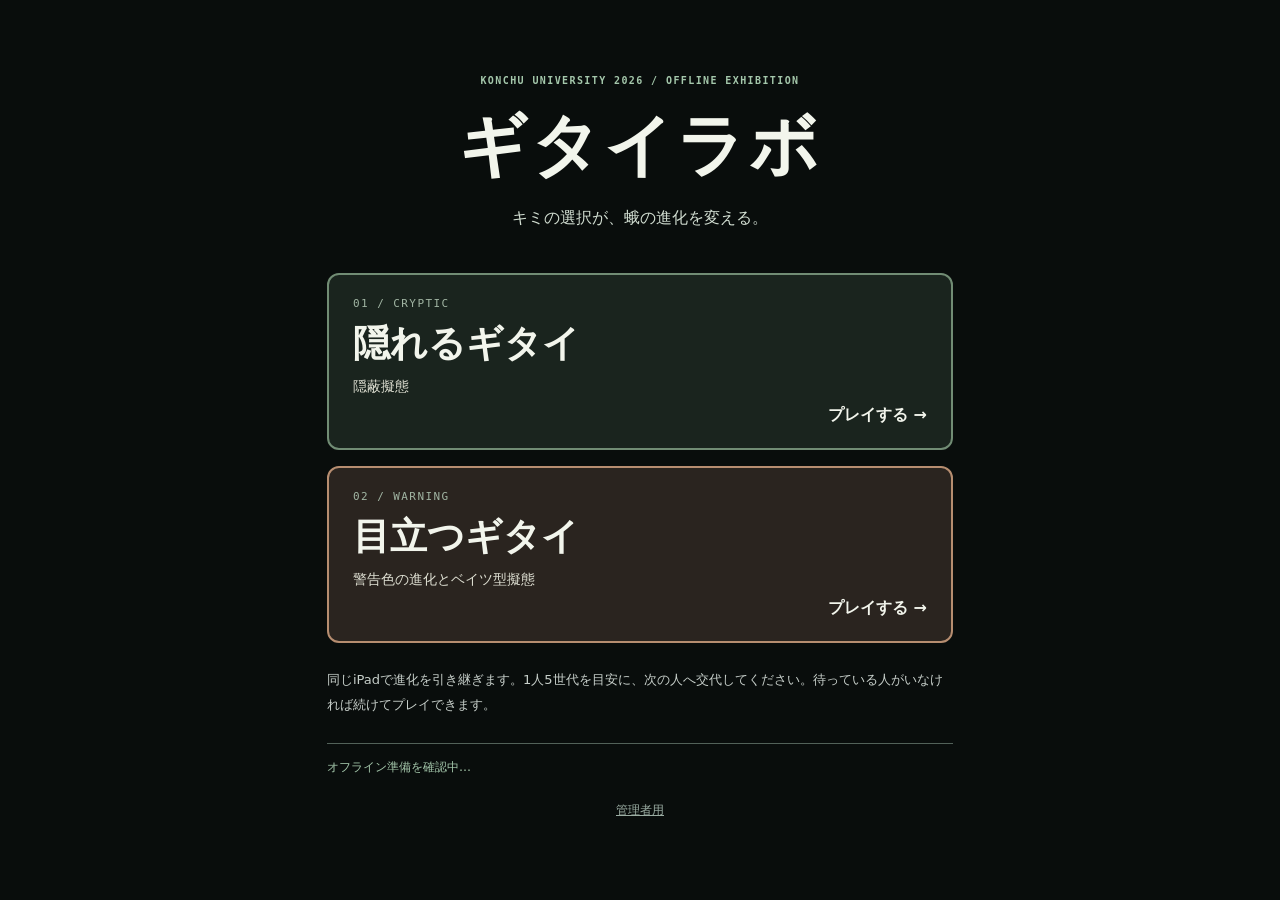
==== exhibit/index.html @ e9ecd7f6 "Expose PIN-gated backups on exhibition landing screen" ====
<!doctype html>
<html lang="ja"><head>
<meta charset="utf-8"><meta name="viewport" content="width=device-width,initial-scale=1,viewport-fit=cover">
<meta name="apple-mobile-web-app-capable" content="yes"><meta name="theme-color" content="#090d0c">
<link rel="manifest" href="manifest.webmanifest"><link rel="stylesheet" href="landing.css"><link rel="stylesheet" href="admin.css">
<title>ギタイラボ | 昆虫大学 2026</title></head><body>
<main>
<header><p class="eyebrow">KONCHU UNIVERSITY 2026 / OFFLINE EXHIBITION</p><h1>ギタイラボ</h1><p>キミの選択が、蛾の進化を変える。</p></header>
<div class="modes">
<a class="mode" href="game.html?model=continuous_v1&amp;env=kusagi_001&amp;run=konchu2026_cryptic&amp;play=1">
<span class="mode-index">01 / CRYPTIC</span><strong>隠れるギタイ</strong><span>隠蔽擬態</span><span class="arrow">プレイする →</span></a>
<a class="mode" href="game.html?model=continuous_v1&amp;env=kusagi_001&amp;experiment=warning_color&amp;run=warning_color_fog_v2&amp;fog=1&amp;play=1">
<span class="mode-index">02 / WARNING</span><strong>目立つギタイ</strong><span>警告色の進化とベイツ型擬態</span><span class="arrow">プレイする →</span></a>
</div>
<p class="instructions">同じiPadで進化を引き継ぎます。1人5世代を目安に、次の人へ交代してください。待っている人がいなければ続けてプレイできます。</p>
<section class="status" aria-live="polite"><p id="offlineStatus">オフライン準備を確認中…</p><p id="buildVersion"></p><p id="storageStatus"></p></section>
<button id="exhibitAdminOpen" type="button">管理者用</button>
<section id="exhibitAdminPanel" hidden aria-label="管理者専用設定">
<h2>展示管理</h2><p>バックアップはモードごとにJSONで保存します。復元時は同じモードを選択してください。</p>
<label for="exhibitBackupMode">対象モード</label>
<select id="exhibitBackupMode"><option value="cryptic">隠れるギタイ</option><option value="warning">目立つギタイ</option></select>
<button type="button" id="exhibitBackupExport">JSONバックアップを書き出す</button>
<button type="button" id="exhibitBackupRestore">JSONから復元する</button>
<input type="file" id="exhibitBackupFile" accept=".json,application/json">
<p id="exhibitAdminMessage" role="status" aria-live="polite"></p>
<button type="button" id="exhibitAdminClose">管理画面を閉じる・ロックする</button>
</section>
</main><script src="landing.js" defer></script><script src="admin.js" defer></script></body></html>
---- exhibit/landing.css ----
:root{color-scheme:dark;font-family:system-ui,-apple-system,"Hiragino Kaku Gothic ProN",sans-serif}*{box-sizing:border-box}body{margin:0;min-height:100svh;background:#090d0c;color:#f2f5ec}main{max-width:670px;min-height:100svh;margin:auto;padding:max(32px,env(safe-area-inset-top)) 22px max(30px,env(safe-area-inset-bottom));display:flex;flex-direction:column;justify-content:center}header{text-align:center;margin-bottom:28px}.eyebrow{letter-spacing:.14em;font:700 10px/1.6 monospace;color:#a4c7ab}h1{font-size:clamp(40px,9vw,68px);letter-spacing:.04em;margin:12px 0 8px}header>p:last-child{color:#d1ddd1}.modes{display:grid;gap:16px}.mode{display:grid;gap:9px;padding:22px 24px;border:2px solid #718c74;border-radius:12px;text-decoration:none;color:inherit;background:#1a241e;min-height:160px;touch-action:manipulation}.mode:nth-child(2){border-color:#b68d70;background:#2a241f}.mode:focus-visible{outline:3px solid white;outline-offset:3px}.mode-index{font:11px monospace;letter-spacing:.13em;color:#a1b5a3}.mode strong{font-size:clamp(26px,6vw,37px)}.mode>span:nth-of-type(2){font-size:14px;color:#dedfd2}.arrow{text-align:right;font-weight:700}.instructions{font-size:13px;line-height:1.9;color:#c7cfca;margin:25px 0}.status{border-top:1px solid #526159;padding-top:9px;color:#a4c7ab;font-size:12px;line-height:1.4}.status p{margin:6px 0}a:active{opacity:.82}
---- exhibit/admin.css ----
#exhibitAdminOpen{background:transparent;color:#9bada3;border:0;text-decoration:underline;font-size:12px;padding:8px;margin:12px auto;display:block}
#exhibitAdminPanel{background:#1a2a22;color:#f1fcf0;border:2px solid #7ca387;border-radius:12px;padding:20px;margin:12px 0;font:14px/1.7 system-ui}
#exhibitAdminPanel[hidden]{display:none!important}
#exhibitAdminPanel h2{font-size:19px;margin:0 0 12px}
#exhibitAdminPanel button,#exhibitAdminPanel select{font:inherit;padding:10px;border:1px solid #a4cbb0;border-radius:7px;margin:5px 0;background:#294d38;color:white}
#exhibitAdminPanel button{display:block;width:100%}
#exhibitAdminPanel select{width:100%}
#exhibitAdminMessage{font-size:13px;word-break:break-word;color:#e8dca7}
#exhibitBackupFile{display:none}
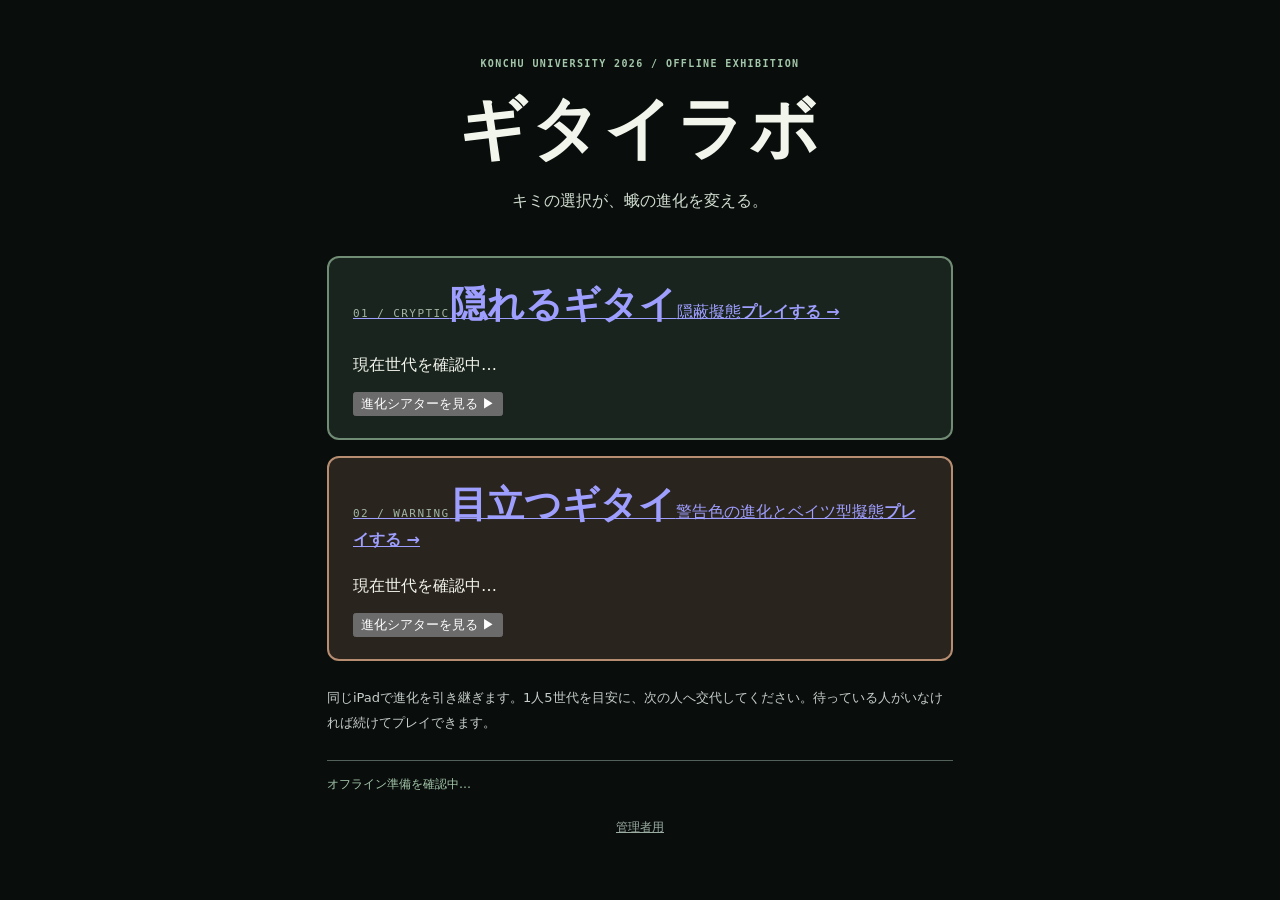
==== commit 96c61394: "Add current generation and read-only theater controls to each exhibition mode card" ====
--- a/exhibit/index.html
+++ b/exhibit/index.html
@@ -2,18 +2,44 @@
 <html lang="ja"><head>
 <meta charset="utf-8"><meta name="viewport" content="width=device-width,initial-scale=1,viewport-fit=cover">
 <meta name="apple-mobile-web-app-capable" content="yes"><meta name="theme-color" content="#090d0c">
-<link rel="manifest" href="manifest.webmanifest"><link rel="stylesheet" href="landing.css"><link rel="stylesheet" href="admin.css">
+<link rel="manifest" href="manifest.webmanifest"><link rel="stylesheet" href="landing.css"><link rel="stylesheet" href="theater.css"><link rel="stylesheet" href="admin.css">
 <title>ギタイラボ | 昆虫大学 2026</title></head><body>
 <main>
 <header><p class="eyebrow">KONCHU UNIVERSITY 2026 / OFFLINE EXHIBITION</p><h1>ギタイラボ</h1><p>キミの選択が、蛾の進化を変える。</p></header>
 <div class="modes">
-<a class="mode" href="game.html?model=continuous_v1&amp;env=kusagi_001&amp;run=konchu2026_cryptic&amp;play=1">
-<span class="mode-index">01 / CRYPTIC</span><strong>隠れるギタイ</strong><span>隠蔽擬態</span><span class="arrow">プレイする →</span></a>
-<a class="mode" href="game.html?model=continuous_v1&amp;env=kusagi_001&amp;experiment=warning_color&amp;run=warning_color_fog_v2&amp;fog=1&amp;play=1">
-<span class="mode-index">02 / WARNING</span><strong>目立つギタイ</strong><span>警告色の進化とベイツ型擬態</span><span class="arrow">プレイする →</span></a>
+<article class="mode" data-exhibit-mode="cryptic">
+<a class="mode-play" href="game.html?model=continuous_v1&amp;env=kusagi_001&amp;run=konchu2026_cryptic&amp;play=1">
+<span class="mode-index">01 / CRYPTIC</span><strong>隠れるギタイ</strong><span class="mode-subtitle">隠蔽擬態</span><span class="arrow">プレイする →</span></a>
+<div class="mode-theater-actions">
+<p class="mode-generation" id="exhibitGenerationCryptic" aria-live="polite">現在世代を確認中…</p>
+<button type="button" class="mode-theater-button" data-view-theater="cryptic" aria-haspopup="dialog">進化シアターを見る ▶</button>
+</div></article>
+<article class="mode" data-exhibit-mode="warning">
+<a class="mode-play" href="game.html?model=continuous_v1&amp;env=kusagi_001&amp;experiment=warning_color&amp;run=warning_color_fog_v2&amp;fog=1&amp;play=1&amp;tutorial=1">
+<span class="mode-index">02 / WARNING</span><strong>目立つギタイ</strong><span class="mode-subtitle">警告色の進化とベイツ型擬態</span><span class="arrow">プレイする →</span></a>
+<div class="mode-theater-actions">
+<p class="mode-generation" id="exhibitGenerationWarning" aria-live="polite">現在世代を確認中…</p>
+<button type="button" class="mode-theater-button" data-view-theater="warning" aria-haspopup="dialog">進化シアターを見る ▶</button>
+</div></article>
 </div>
 <p class="instructions">同じiPadで進化を引き継ぎます。1人5世代を目安に、次の人へ交代してください。待っている人がいなければ続けてプレイできます。</p>
 <section class="status" aria-live="polite"><p id="offlineStatus">オフライン準備を確認中…</p><p id="buildVersion"></p><p id="storageStatus"></p></section>
+<section id="exhibitTheaterDialog" class="exhibit-theater-overlay" role="dialog" aria-modal="true" aria-labelledby="exhibitTheaterTitle" hidden>
+<div class="exhibit-theater-panel">
+<header class="exhibit-theater-header">
+<div><span class="exhibit-theater-kicker">EVOLUTION THEATER / READ ONLY</span><h2 id="exhibitTheaterTitle">進化シアター</h2></div>
+<button id="exhibitTheaterClose" class="exhibit-theater-close" type="button" aria-label="進化シアターを閉じる">閉じる ×</button>
+</header>
+<p id="exhibitTheaterMeta" class="exhibit-theater-meta" aria-live="polite">世代を読み込み中…</p>
+<div class="exhibit-theater-stage"><img id="exhibitTheaterImage" alt="保存された世代の蛾60匹" hidden><p id="exhibitTheaterEmpty">保存された世代の画像を確認しています…</p></div>
+<div class="exhibit-theater-slider"><input id="exhibitTheaterSlider" type="range" min="0" max="0" value="0" step="1" aria-label="進化シアターの世代を選択"><span id="exhibitTheaterProgress">-- / --</span></div>
+<div class="exhibit-theater-controls">
+<button type="button" id="exhibitTheaterPrev">◀ 前へ</button>
+<button type="button" id="exhibitTheaterPlay">再生</button>
+<button type="button" id="exhibitTheaterNext">次へ ▶</button>
+</div>
+<p class="exhibit-theater-footnote">閲覧専用：進化データは変更されません。</p>
+</div></section>
 <button id="exhibitAdminOpen" type="button">管理者用</button>
 <section id="exhibitAdminPanel" hidden aria-label="管理者専用設定">
 <h2>展示管理</h2><p>バックアップはモードごとにJSONで保存します。復元時は同じモードを選択してください。</p>
@@ -22,7 +48,11 @@
 <button type="button" id="exhibitBackupExport">JSONバックアップを書き出す</button>
 <button type="button" id="exhibitBackupRestore">JSONから復元する</button>
 <input type="file" id="exhibitBackupFile" accept=".json,application/json">
+<hr>
+<button type="button" id="exhibitUpdateCheck">最新版を確認（インターネット接続時）</button>
+<p id="exhibitUpdateStatus" role="status" aria-live="polite"></p>
+<button type="button" id="exhibitUpdateApply" hidden>ダウンロード済みの更新を適用</button>
 <p id="exhibitAdminMessage" role="status" aria-live="polite"></p>
 <button type="button" id="exhibitAdminClose">管理画面を閉じる・ロックする</button>
 </section>
-</main><script src="landing.js" defer></script><script src="admin.js" defer></script></body></html>
+</main><script src="landing.js" defer></script><script src="theater.js" defer></script><script src="admin.js" defer></script></body></html>
--- a/exhibit/admin.css
+++ b/exhibit/admin.css
@@ -7,3 +7,5 @@
 #exhibitAdminPanel select{width:100%}
 #exhibitAdminMessage{font-size:13px;word-break:break-word;color:#e8dca7}
 #exhibitBackupFile{display:none}
+
+#exhibitAdminPanel [hidden]{display:none!important}
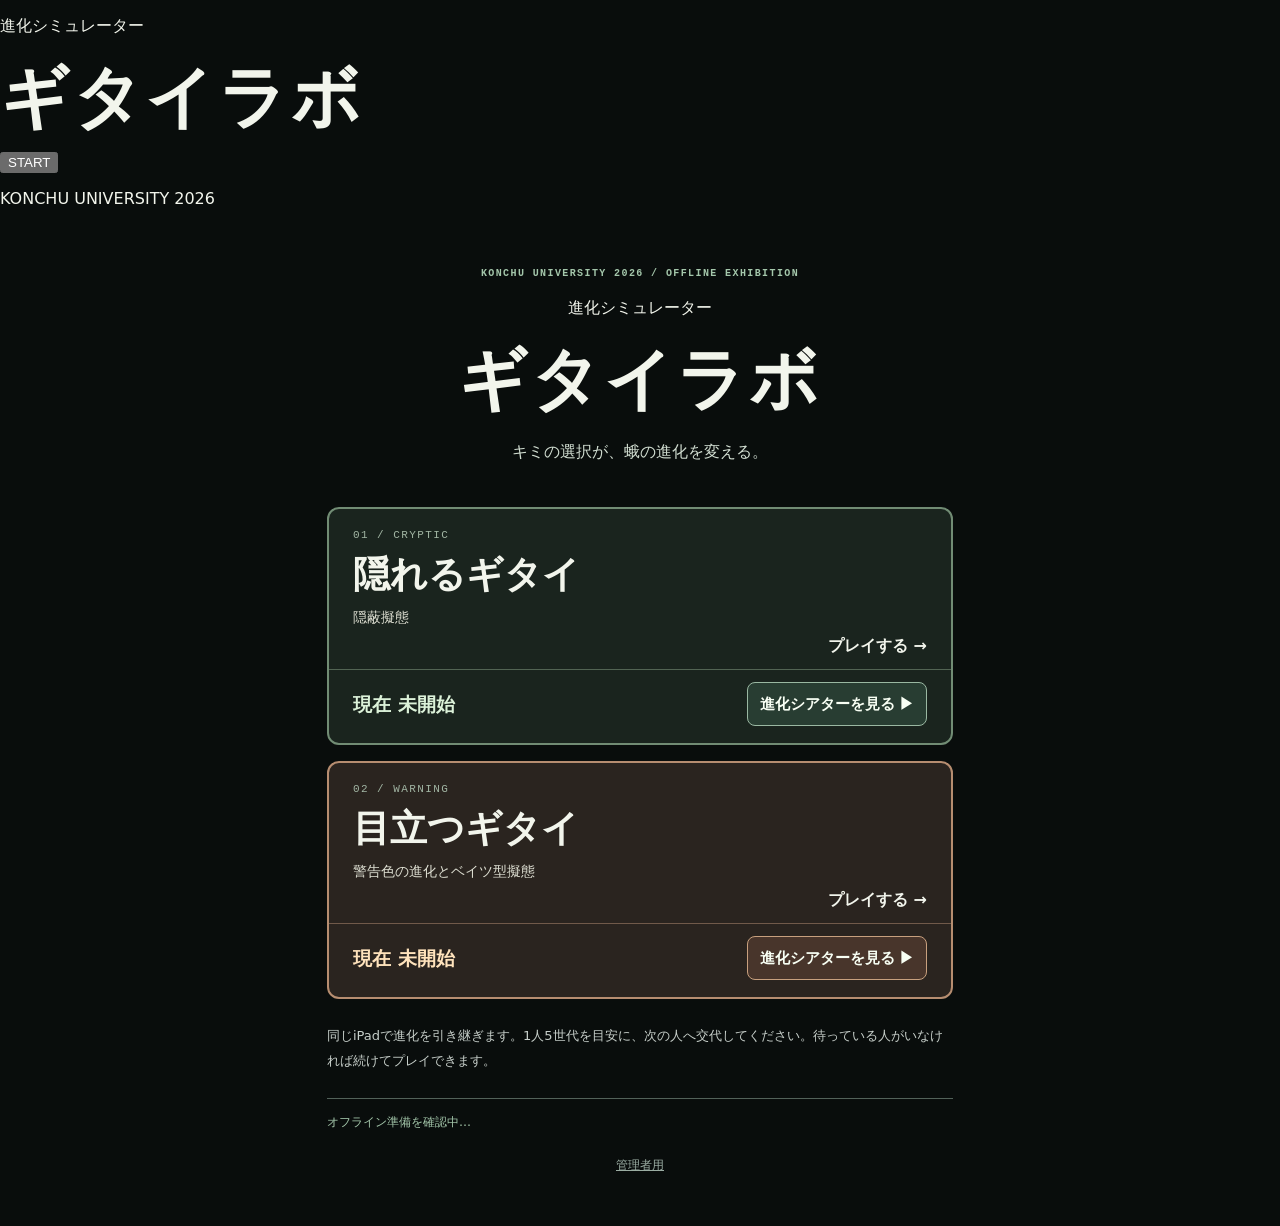
==== commit 492bfab9: "Add exhibition splash Start screen, matching main logo and handover theater UI" ====
--- a/exhibit/index.html
+++ b/exhibit/index.html
@@ -4,8 +4,13 @@
 <meta name="apple-mobile-web-app-capable" content="yes"><meta name="theme-color" content="#090d0c">
 <link rel="manifest" href="manifest.webmanifest"><link rel="stylesheet" href="landing.css"><link rel="stylesheet" href="theater.css"><link rel="stylesheet" href="admin.css">
 <title>ギタイラボ | 昆虫大学 2026</title></head><body>
-<main>
-<header><p class="eyebrow">KONCHU UNIVERSITY 2026 / OFFLINE EXHIBITION</p><h1>ギタイラボ</h1><p>キミの選択が、蛾の進化を変える。</p></header>
+<section id="exhibitSplash" class="exhibit-splash" aria-label="ギタイラボ トップページ">
+<div class="exhibit-splash-brand"><p class="exhibit-splash-eyebrow">進化シミュレーター</p><h1 class="exhibit-brand-logo">ギタイラボ</h1></div>
+<button id="exhibitSplashStart" class="exhibit-splash-start" type="button">START</button>
+<p class="exhibit-splash-caption">KONCHU UNIVERSITY 2026</p>
+</section>
+<main id="exhibitModeSelection">
+<header><p class="eyebrow">KONCHU UNIVERSITY 2026 / OFFLINE EXHIBITION</p><p class="exhibit-title-eyebrow">進化シミュレーター</p><h1 class="exhibit-brand-logo">ギタイラボ</h1><p>キミの選択が、蛾の進化を変える。</p></header>
 <div class="modes">
 <article class="mode" data-exhibit-mode="cryptic">
 <a class="mode-play" href="game.html?model=continuous_v1&amp;env=kusagi_001&amp;run=konchu2026_cryptic&amp;play=1">
@@ -31,7 +36,8 @@
 <button id="exhibitTheaterClose" class="exhibit-theater-close" type="button" aria-label="進化シアターを閉じる">閉じる ×</button>
 </header>
 <p id="exhibitTheaterMeta" class="exhibit-theater-meta" aria-live="polite">世代を読み込み中…</p>
-<div class="exhibit-theater-stage"><img id="exhibitTheaterImage" alt="保存された世代の蛾60匹" hidden><p id="exhibitTheaterEmpty">保存された世代の画像を確認しています…</p></div>
+<div class="exhibit-theater-stage"><img id="exhibitTheaterImage" alt="保存された世代の蛾60匹" hidden><img id="exhibitTheaterImageBuffer" alt="" aria-hidden="true" hidden><p id="exhibitTheaterEmpty">保存された世代の画像を確認しています…</p><span id="exhibitTheaterPlayed" class="exhibit-theater-played" hidden>あなたのプレイ</span></div>
+<div id="exhibitTheaterMarkers" class="exhibit-theater-markers" aria-label="世代の進行" hidden></div>
 <div class="exhibit-theater-slider"><input id="exhibitTheaterSlider" type="range" min="0" max="0" value="0" step="1" aria-label="進化シアターの世代を選択"><span id="exhibitTheaterProgress">-- / --</span></div>
 <div class="exhibit-theater-controls">
 <button type="button" id="exhibitTheaterPrev">◀ 前へ</button>
@@ -39,6 +45,7 @@
 <button type="button" id="exhibitTheaterNext">次へ ▶</button>
 </div>
 <p class="exhibit-theater-footnote">閲覧専用：進化データは変更されません。</p>
+<div id="exhibitHandoverFinished" class="exhibit-handover-finished" hidden><p>進化シアター終了！</p><p>次の人へ変わってください。<br>待っている人がいない場合は続行しても大丈夫です。</p><button id="exhibitHandoverFinishNext" type="button">次へ →</button></div>
 </div></section>
 <button id="exhibitAdminOpen" type="button">管理者用</button>
 <section id="exhibitAdminPanel" hidden aria-label="管理者専用設定">
--- a/exhibit/theater.css
+++ b/exhibit/theater.css
@@ -0,0 +1,36 @@
+
+/* Dedicated read-only theater on the exhibition landing page. */
+[hidden]{display:none!important}
+.mode{gap:0;padding:0;overflow:hidden}
+.mode-play{display:grid;gap:9px;padding:20px 24px 12px;text-decoration:none;color:inherit;touch-action:manipulation}
+.mode-play:focus-visible,.mode-theater-button:focus-visible{outline:3px solid #fff;outline-offset:-4px}
+.mode-play .mode-index{font:11px monospace;letter-spacing:.13em;color:#a1b5a3}
+.mode-play strong{font-size:clamp(26px,6vw,37px)}
+.mode-play .mode-subtitle{font-size:14px;color:#dedfd2}
+.mode-play .arrow{text-align:right;font-weight:700}
+.mode-theater-actions{display:flex;flex-wrap:wrap;justify-content:space-between;align-items:center;gap:9px;padding:12px 24px 17px;border-top:1px solid #526453}
+.mode:nth-child(2) .mode-theater-actions{border-top-color:#715a4a}
+.mode-generation{font-size:clamp(15px,3.4vw,19px);font-weight:750;margin:0;color:#dcf2d9;line-height:1.5}
+.mode:nth-child(2) .mode-generation{color:#ffe3bc}
+.mode-theater-button{min-height:44px;padding:8px 12px;border:1px solid #9ab8a2;border-radius:8px;background:#283d32;color:#f8fff4;font-size:clamp(12px,2.9vw,15px);font-weight:750;touch-action:manipulation;cursor:pointer}
+.mode:nth-child(2) .mode-theater-button{background:#48352b;border-color:#c8a07e}
+.mode-theater-button:disabled{opacity:.65}
+.exhibit-theater-overlay{position:fixed;inset:0;z-index:20000;display:flex;align-items:center;justify-content:center;padding:max(12px,env(safe-area-inset-top)) 12px max(12px,env(safe-area-inset-bottom));background:rgba(0,0,0,.94);touch-action:manipulation}
+.exhibit-theater-panel{display:flex;flex-direction:column;align-items:center;gap:9px;width:min(100%,520px);height:100%;min-height:0;padding:10px 12px 13px;border:1px solid #799282;border-radius:12px;background:#0e1512}
+.exhibit-theater-header{width:100%;flex:none;display:flex;align-items:center;justify-content:space-between;gap:8px;margin:0;text-align:left}
+.exhibit-theater-kicker{font:700 9px/1.4 ui-monospace,monospace;letter-spacing:.05em;color:#a2b9a8}
+.exhibit-theater-header h2{margin:2px 0 0;font-size:clamp(18px,5vw,24px)}
+.exhibit-theater-close{flex:none;min-height:44px;padding:8px 12px;background:#23332c;color:#fff;border:1px solid #90aa94;border-radius:8px;font-weight:750;font-size:14px}
+.exhibit-theater-meta{flex:none;min-height:21px;margin:0;text-align:center;font-weight:700;font-size:clamp(13px,3.5vw,17px);color:#cce4d1}
+.exhibit-theater-stage{flex:1 1 auto;min-width:0;min-height:0;width:100%;display:flex;align-items:center;justify-content:center;overflow:hidden}
+.exhibit-theater-stage img{display:block;max-width:100%;max-height:100%;width:auto;height:auto;object-fit:contain;border:1px solid #526457;border-radius:5px}
+.exhibit-theater-stage img[hidden]{display:none}
+#exhibitTheaterEmpty{margin:0;color:#cbd5ce;line-height:1.8;text-align:center;font-size:14px}
+.exhibit-theater-slider{flex:none;width:100%;display:flex;align-items:center;gap:12px}
+.exhibit-theater-slider input{flex:1;min-width:0;min-height:32px;accent-color:#b5dfc0;touch-action:pan-y}
+.exhibit-theater-slider span{flex:none;min-width:60px;text-align:right;color:#c7d2c8;font:700 13px ui-monospace,monospace}
+.exhibit-theater-controls{width:100%;flex:none;display:grid;grid-template-columns:1fr 1fr 1fr;gap:8px}
+.exhibit-theater-controls button{min-height:48px;padding:8px 4px;border:1px solid #71917b;border-radius:8px;background:#20352b;color:#f5f9f0;font-size:14px;font-weight:750;touch-action:manipulation}
+.exhibit-theater-controls button:disabled{opacity:.38}
+.exhibit-theater-footnote{flex:none;margin:0;font-size:11px;text-align:center;color:#9bbba5}
+@media(max-height:680px){.exhibit-theater-panel{gap:5px;padding:7px}.exhibit-theater-header h2{font-size:18px}.exhibit-theater-controls button{min-height:40px}.exhibit-theater-close{min-height:40px}.exhibit-theater-footnote{font-size:10px}}
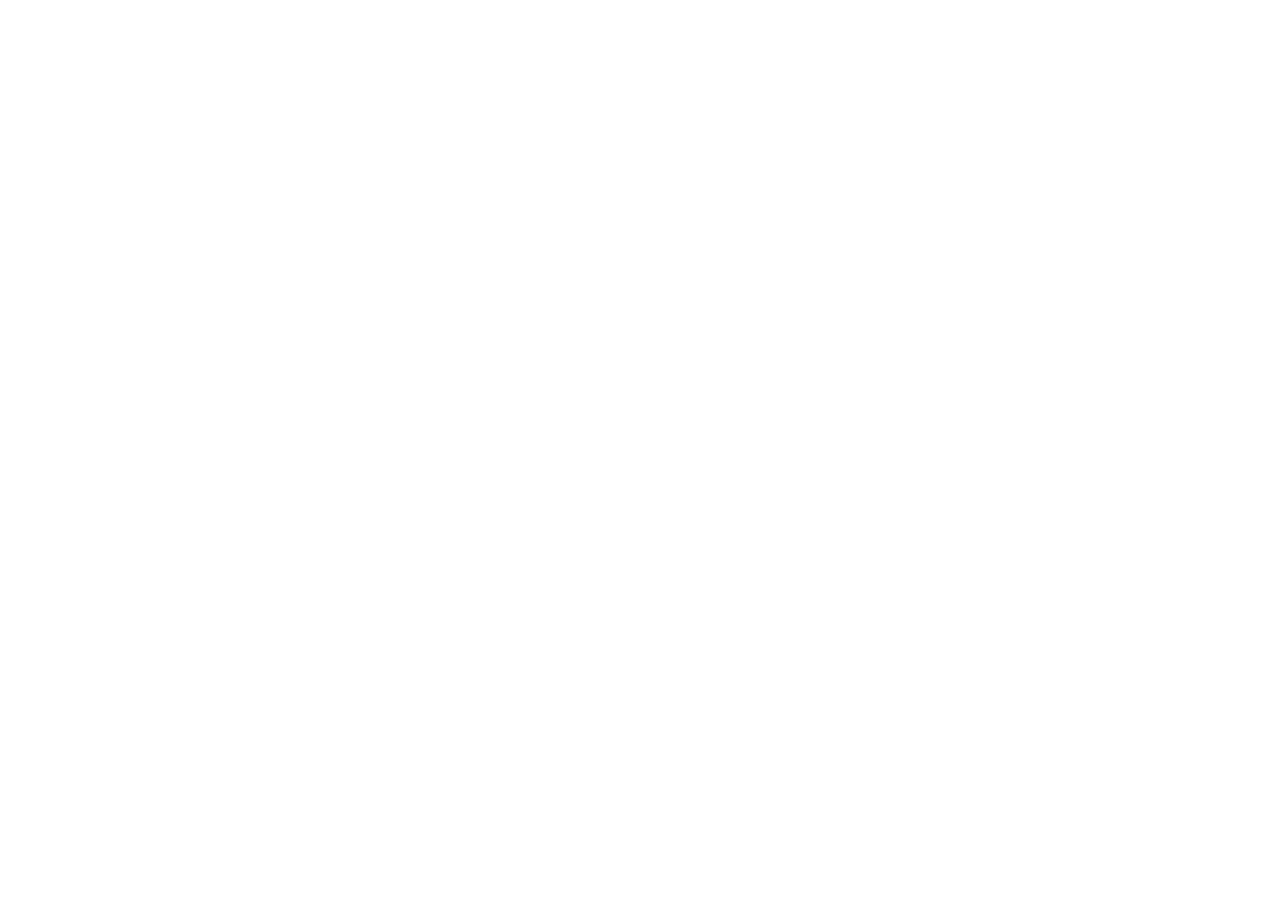
==== commit bb1154dd: "Reuse exact production entertainment portal title artwork, ripple animation and START on a separate " ====
--- a/exhibit/index.html
+++ b/exhibit/index.html
@@ -1,65 +1,120 @@
 <!doctype html>
 <html lang="ja"><head>
 <meta charset="utf-8"><meta name="viewport" content="width=device-width,initial-scale=1,viewport-fit=cover">
-<meta name="apple-mobile-web-app-capable" content="yes"><meta name="theme-color" content="#090d0c">
-<link rel="manifest" href="manifest.webmanifest"><link rel="stylesheet" href="landing.css"><link rel="stylesheet" href="theater.css"><link rel="stylesheet" href="admin.css">
-<title>ギタイラボ | 昆虫大学 2026</title></head><body>
-<section id="exhibitSplash" class="exhibit-splash" aria-label="ギタイラボ トップページ">
-<div class="exhibit-splash-brand"><p class="exhibit-splash-eyebrow">進化シミュレーター</p><h1 class="exhibit-brand-logo">ギタイラボ</h1></div>
-<button id="exhibitSplashStart" class="exhibit-splash-start" type="button">START</button>
-<p class="exhibit-splash-caption">KONCHU UNIVERSITY 2026</p>
-</section>
-<main id="exhibitModeSelection">
-<header><p class="eyebrow">KONCHU UNIVERSITY 2026 / OFFLINE EXHIBITION</p><p class="exhibit-title-eyebrow">進化シミュレーター</p><h1 class="exhibit-brand-logo">ギタイラボ</h1><p>キミの選択が、蛾の進化を変える。</p></header>
-<div class="modes">
-<article class="mode" data-exhibit-mode="cryptic">
-<a class="mode-play" href="game.html?model=continuous_v1&amp;env=kusagi_001&amp;run=konchu2026_cryptic&amp;play=1">
-<span class="mode-index">01 / CRYPTIC</span><strong>隠れるギタイ</strong><span class="mode-subtitle">隠蔽擬態</span><span class="arrow">プレイする →</span></a>
-<div class="mode-theater-actions">
-<p class="mode-generation" id="exhibitGenerationCryptic" aria-live="polite">現在世代を確認中…</p>
-<button type="button" class="mode-theater-button" data-view-theater="cryptic" aria-haspopup="dialog">進化シアターを見る ▶</button>
-</div></article>
-<article class="mode" data-exhibit-mode="warning">
-<a class="mode-play" href="game.html?model=continuous_v1&amp;env=kusagi_001&amp;experiment=warning_color&amp;run=warning_color_fog_v2&amp;fog=1&amp;play=1&amp;tutorial=1">
-<span class="mode-index">02 / WARNING</span><strong>目立つギタイ</strong><span class="mode-subtitle">警告色の進化とベイツ型擬態</span><span class="arrow">プレイする →</span></a>
-<div class="mode-theater-actions">
-<p class="mode-generation" id="exhibitGenerationWarning" aria-live="polite">現在世代を確認中…</p>
-<button type="button" class="mode-theater-button" data-view-theater="warning" aria-haspopup="dialog">進化シアターを見る ▶</button>
-</div></article>
-</div>
-<p class="instructions">同じiPadで進化を引き継ぎます。1人5世代を目安に、次の人へ交代してください。待っている人がいなければ続けてプレイできます。</p>
-<section class="status" aria-live="polite"><p id="offlineStatus">オフライン準備を確認中…</p><p id="buildVersion"></p><p id="storageStatus"></p></section>
-<section id="exhibitTheaterDialog" class="exhibit-theater-overlay" role="dialog" aria-modal="true" aria-labelledby="exhibitTheaterTitle" hidden>
-<div class="exhibit-theater-panel">
-<header class="exhibit-theater-header">
-<div><span class="exhibit-theater-kicker">EVOLUTION THEATER / READ ONLY</span><h2 id="exhibitTheaterTitle">進化シアター</h2></div>
-<button id="exhibitTheaterClose" class="exhibit-theater-close" type="button" aria-label="進化シアターを閉じる">閉じる ×</button>
-</header>
-<p id="exhibitTheaterMeta" class="exhibit-theater-meta" aria-live="polite">世代を読み込み中…</p>
-<div class="exhibit-theater-stage"><img id="exhibitTheaterImage" alt="保存された世代の蛾60匹" hidden><img id="exhibitTheaterImageBuffer" alt="" aria-hidden="true" hidden><p id="exhibitTheaterEmpty">保存された世代の画像を確認しています…</p><span id="exhibitTheaterPlayed" class="exhibit-theater-played" hidden>あなたのプレイ</span></div>
-<div id="exhibitTheaterMarkers" class="exhibit-theater-markers" aria-label="世代の進行" hidden></div>
-<div class="exhibit-theater-slider"><input id="exhibitTheaterSlider" type="range" min="0" max="0" value="0" step="1" aria-label="進化シアターの世代を選択"><span id="exhibitTheaterProgress">-- / --</span></div>
-<div class="exhibit-theater-controls">
-<button type="button" id="exhibitTheaterPrev">◀ 前へ</button>
-<button type="button" id="exhibitTheaterPlay">再生</button>
-<button type="button" id="exhibitTheaterNext">次へ ▶</button>
-</div>
-<p class="exhibit-theater-footnote">閲覧専用：進化データは変更されません。</p>
-<div id="exhibitHandoverFinished" class="exhibit-handover-finished" hidden><p>進化シアター終了！</p><p>次の人へ変わってください。<br>待っている人がいない場合は続行しても大丈夫です。</p><button id="exhibitHandoverFinishNext" type="button">次へ →</button></div>
-</div></section>
-<button id="exhibitAdminOpen" type="button">管理者用</button>
-<section id="exhibitAdminPanel" hidden aria-label="管理者専用設定">
-<h2>展示管理</h2><p>バックアップはモードごとにJSONで保存します。復元時は同じモードを選択してください。</p>
-<label for="exhibitBackupMode">対象モード</label>
-<select id="exhibitBackupMode"><option value="cryptic">隠れるギタイ</option><option value="warning">目立つギタイ</option></select>
-<button type="button" id="exhibitBackupExport">JSONバックアップを書き出す</button>
-<button type="button" id="exhibitBackupRestore">JSONから復元する</button>
-<input type="file" id="exhibitBackupFile" accept=".json,application/json">
-<hr>
-<button type="button" id="exhibitUpdateCheck">最新版を確認（インターネット接続時）</button>
-<p id="exhibitUpdateStatus" role="status" aria-live="polite"></p>
-<button type="button" id="exhibitUpdateApply" hidden>ダウンロード済みの更新を適用</button>
-<p id="exhibitAdminMessage" role="status" aria-live="polite"></p>
-<button type="button" id="exhibitAdminClose">管理画面を閉じる・ロックする</button>
-</section>
-</main><script src="landing.js" defer></script><script src="theater.js" defer></script><script src="admin.js" defer></script></body></html>
+<meta name="apple-mobile-web-app-capable" content="yes"><meta name="theme-color" content="#050707">
+<link rel="manifest" href="manifest.webmanifest">
+<link rel="stylesheet" href="css/entertainment_portal.css?v=20261021-tagline1">
+<link rel="stylesheet" href="title.css">
+<title>ギタイラボ | 昆虫大学 2026</title>
+</head><body>
+<main id="exhibitTitle" aria-label="ギタイラボ 昆虫大学2026 トップページ">
+    <section id="entertainmentPortal" class="pixel-portal portal-line-mode" hidden aria-hidden="true" aria-label="ギタイラボ エンタメ版">
+      <canvas id="portalArt" class="portal-art" width="180" height="320" aria-hidden="true"></canvas>
+      <div class="portal-noise" aria-hidden="true"></div>
+      <div class="portal-frame" aria-hidden="true"></div>
+
+      <div id="portalIntro" class="portal-screen portal-intro is-active" aria-hidden="false">
+        <div class="portal-topline" aria-hidden="true">
+          <span>GITAI / LAB</span><span>EST. 2026</span>
+        </div>
+        <div class="portal-brand-intro">
+          <div class="portal-eyebrow">進化シミュレーター</div>
+          <h1 class="portal-main-logo">ギタイラボ</h1>
+        </div>
+        <div class="portal-intro-footer" aria-hidden="true">
+          <p class="portal-tagline"><span>あなたの行動が進化を決める</span><span>蛾の模様は3兆通り以上！！！</span></p>
+          <button id="portalEnter" class="portal-tap-prompt" type="button" aria-label="スタート：モード選択へ進む">START <span aria-hidden="true">↗</span></button>
+          
+        </div>
+        <div class="portal-bottom-meta" aria-hidden="true">A LITTLE WORLD OF MIMICRY</div>
+      </div>
+
+      <div id="portalMenu" class="portal-screen portal-menu" aria-hidden="true">
+        <div class="portal-menu-header">
+          <button id="portalToIntro" class="portal-back" type="button" aria-label="タイトルに戻る">←</button>
+          <div class="portal-menu-header-label">GITAI LAB<span>SELECT YOUR PATH / 02</span></div>
+        </div>
+        <div class="portal-menu-content">
+          <div class="portal-menu-kicker">INVISILAB / MODE SELECT</div>
+          <h2 class="portal-menu-heading">ギタイラボ</h2>
+          <p class="portal-menu-description">どんなギタイをする？</p>
+          <label class="portal-nickname" for="portalNickname">
+            <span class="portal-nickname-label">NICKNAME</span>
+            <input id="portalNickname" class="portal-nickname-input" type="text" maxlength="16" autocomplete="nickname" spellcheck="false" placeholder="ニックネーム">
+          </label>
+          <div class="portal-modes">
+            <button id="portalSolo" class="portal-mode portal-mode-solo" type="button">
+              <span class="portal-mode-icon" aria-hidden="true">◈</span>
+              <span class="portal-mode-text"><span class="portal-mode-title">ひとりでギタイ</span><span class="portal-mode-sub">自分だけの進化を育てよう</span></span>
+              <span class="portal-mode-arrow" aria-hidden="true">PLAY ▶</span>
+            </button>
+            <button id="portalShared" class="portal-mode" type="button" aria-haspopup="dialog">
+              <span class="portal-mode-icon" aria-hidden="true">◇</span>
+              <span class="portal-mode-text"><span class="portal-mode-title">みんなでギタイ</span><span class="portal-mode-sub">世界をつなぐ / 準備中</span></span>
+              <span class="portal-mode-arrow" aria-hidden="true">SOON</span>
+            </button>
+            <button id="portalMystery" class="portal-mode portal-mode-locked" type="button" aria-haspopup="dialog">
+              <span class="portal-mode-icon" aria-hidden="true">?</span>
+              <span class="portal-mode-text"><span class="portal-mode-title">？？？？</span><span class="portal-mode-sub">まだ見ぬ研究区画</span></span>
+              <span class="portal-mode-arrow" aria-hidden="true">LOCK</span>
+            </button>
+          </div>
+        </div>
+        <div class="portal-author-news">
+          <a id="portalAuthorNews" href="author_news.html">なぜギタイラボを作ろうと思ったのか。作者からのおしらせ。</a>
+        </div>
+        <div class="portal-menu-footer">INVISILAB / EVERY LIFE HAS A STORY</div>
+        <section id="portalEvolutionModes" class="portal-experiment-choice" role="dialog"
+          aria-labelledby="portalEvolutionTitle" aria-modal="true" hidden>
+          <div class="portal-experiment-content">
+            <h2 id="portalEvolutionTitle">進化実験を選ぶ</h2>
+            <div class="portal-experiment-list">
+              <button id="portalCrypticMode" class="portal-experiment-button" type="button">
+                <strong>隠れるギタイ</strong>
+                <span class="portal-experiment-moth-stage" aria-hidden="true">
+                  <img class="portal-experiment-moth-image" data-experiment-moth="white" alt="">
+                  <span class="portal-experiment-change-arrow">→</span>
+                  <img class="portal-experiment-moth-image" data-experiment-moth="cryptic" alt="">
+                </span>
+              </button>
+              <button id="portalWarningMode" class="portal-experiment-button" type="button">
+                <strong>目立つギタイ</strong>
+                <span class="portal-experiment-moth-stage" aria-hidden="true">
+                  <img class="portal-experiment-moth-image" data-experiment-moth="white" alt="">
+                  <span class="portal-experiment-change-arrow">→</span>
+                  <img class="portal-experiment-moth-image" data-experiment-moth="warning" alt="">
+                </span>
+              </button>
+            </div>
+            <button id="portalEvolutionBack" class="portal-experiment-back" type="button">← 戻る</button>
+          </div>
+        </section>
+        <div id="portalDialog" class="portal-dialog" role="dialog" aria-modal="true" aria-labelledby="portalDialogTitle" hidden>
+          <h3 id="portalDialogTitle" class="portal-dialog-title">準備中</h3>
+          <p id="portalDialogText" class="portal-dialog-text"></p>
+          <button id="portalDialogClose" type="button">もどる</button>
+        </div>
+      </div>
+    </section>
+</main>
+<script>
+'use strict';
+// The title art, animation, labels, typography and moth interactions are
+// directly reused from the standard entertainment page. Only START's
+// destination is replaced to lead into the exhibition-specific modes page.
+// Do not initialize the game engine or touch its IndexedDB.
+document.getElementById('portalEnter').addEventListener('click',event=>{
+ event.preventDefault();
+ event.stopImmediatePropagation();
+ try {sessionStorage.removeItem('gitai-exhibit-visit-start-v1');} catch (_) {}
+ location.assign(new URL('modes.html',location.href).href);
+},true);
+if('serviceWorker' in navigator){
+ navigator.serviceWorker.register('./sw.js',{scope:'./',updateViaCache:'none'})
+  .catch(error=>console.warn('展示版オフライン登録',error));
+}
+</script>
+<script src="js/mask_data.js"></script>
+<script src="js/portal_random_moth.js?v=20261020-leafcards2" defer></script>
+<script src="js/entertainment_portal.js?v=20261025-warning-tutorial-audio1" defer></script>
+</body></html>
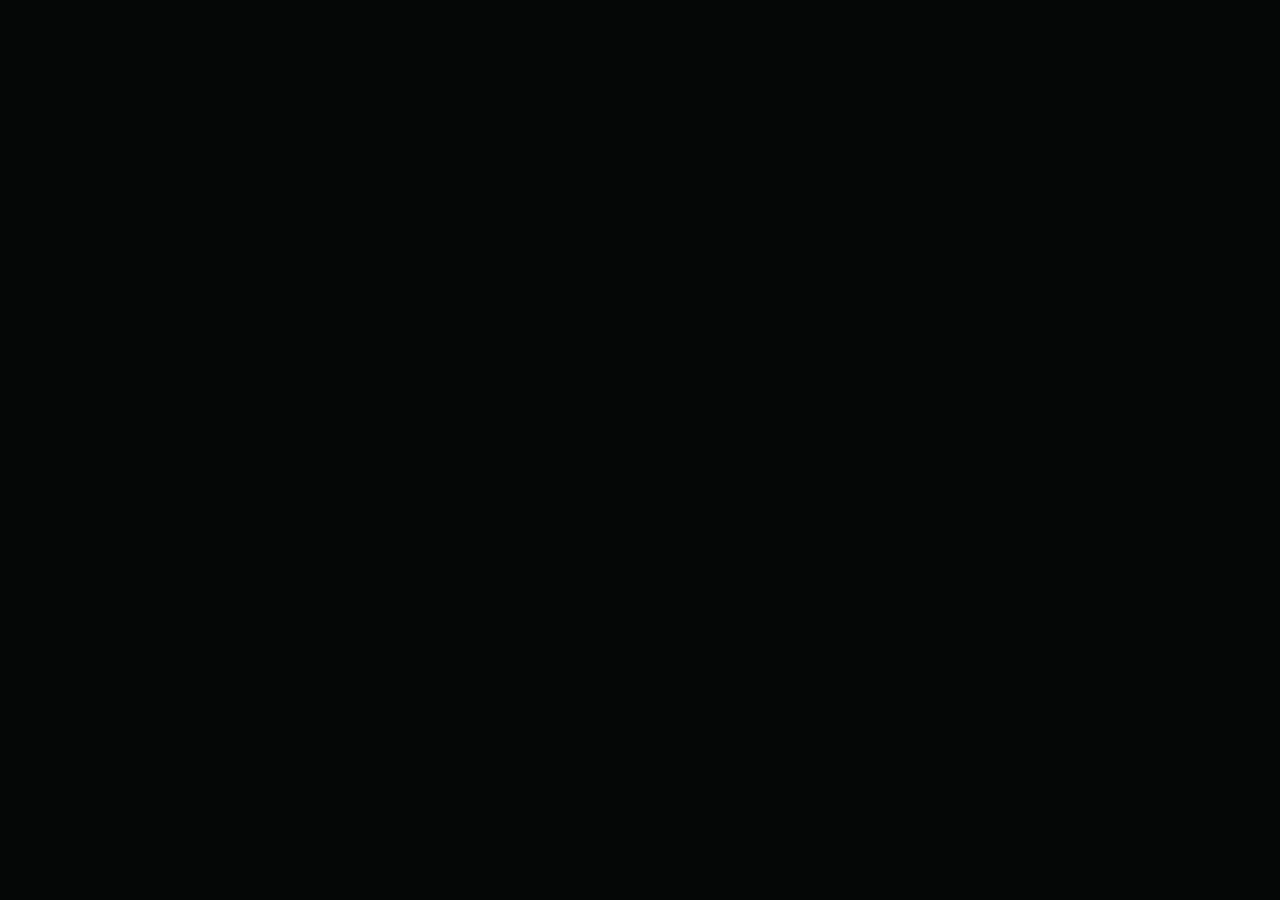
==== commit 52d96c94: "fix(exhibit): preserve visitor generation quota on title START" ====
--- a/exhibit/index.html
+++ b/exhibit/index.html
@@ -106,7 +106,8 @@
 document.getElementById('portalEnter').addEventListener('click',event=>{
  event.preventDefault();
  event.stopImmediatePropagation();
- try {sessionStorage.removeItem('gitai-exhibit-visit-start-v1');} catch (_) {}
+ // A visitor's five-generation counter must survive reopening START.
+ // The game clears it only after a successfully saved visitor handover.
  location.assign(new URL('modes.html',location.href).href);
 },true);
 if('serviceWorker' in navigator){
--- a/exhibit/title.css
+++ b/exhibit/title.css
@@ -0,0 +1,8 @@
+/* This standalone page uses the ACTUAL entertainment portal selectors,
+   DOM and JS. Only full-screen document sizing differs from the game shell. */
+:root{color-scheme:dark;background:#050707}
+html,body{width:100%;height:100%;min-height:100svh;margin:0;padding:0;overflow:hidden;background:#050707}
+#exhibitTitle{position:fixed;inset:0;overflow:hidden}
+#entertainmentPortal{position:absolute;inset:0;width:100%;height:100%;min-height:100svh}
+#entertainmentPortal .portal-menu{display:none!important}
+/* Leave the production intro styles and its 9:16 animation untouched. */
